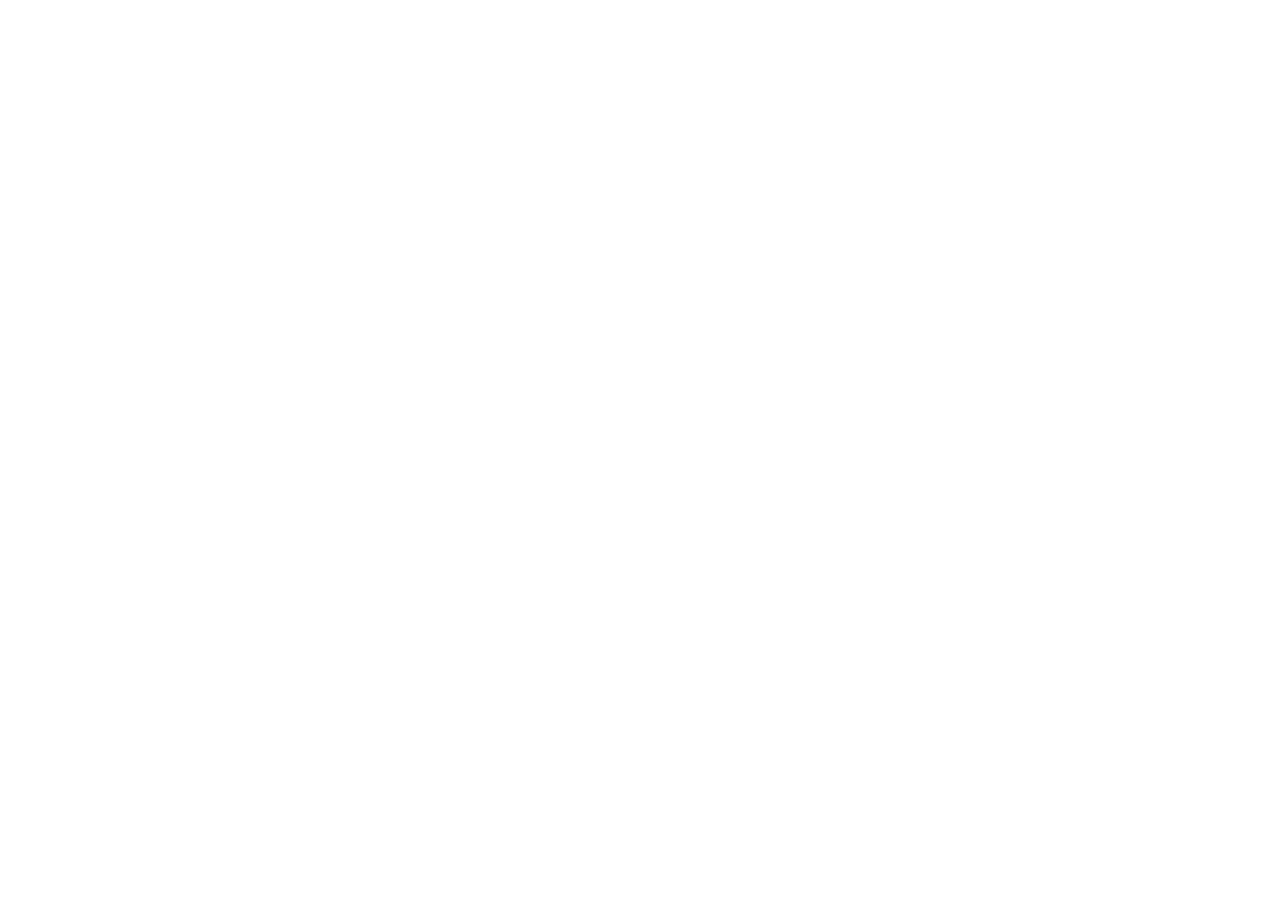
==== challenge-1/index.html @ 1698ddaf "feat: initial boilerplate" ====
<!DOCTYPE html>
<html lang="en">

<head>
  <meta charset="UTF-8">
  <meta http-equiv="X-UA-Compatible" content="IE=edge">
  <meta name="viewport" content="width=device-width, initial-scale=1.0">
  <title>Challenge 1</title>
  <link rel="stylesheet" href="style.css">
</head>

<body>

</body>

</html>
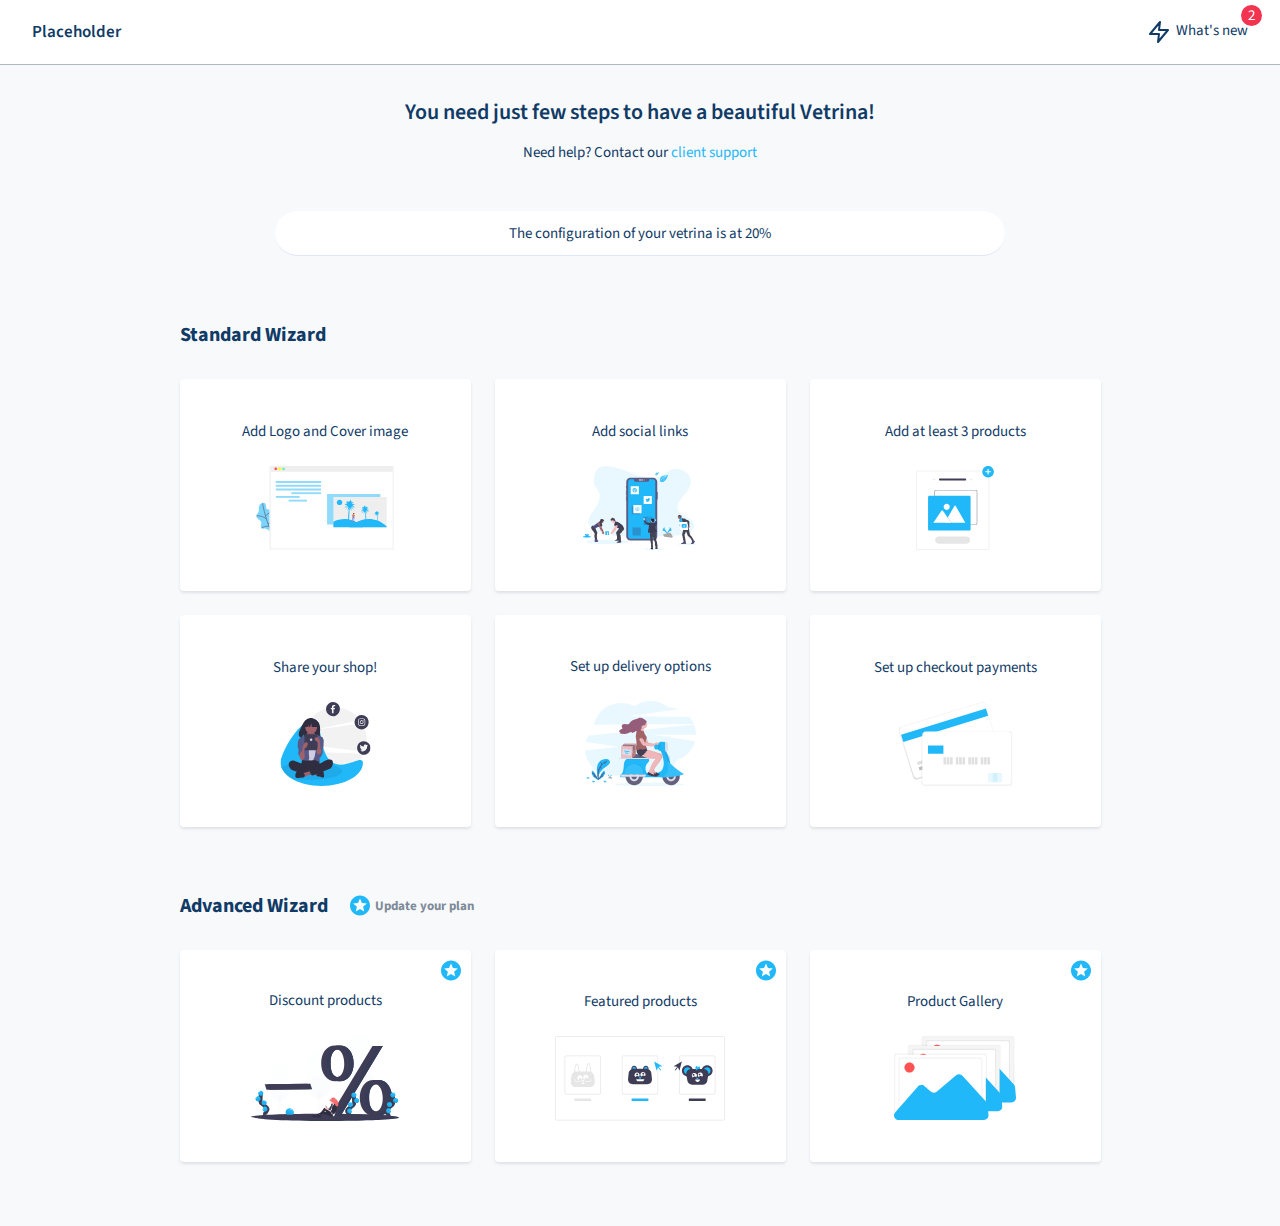
==== commit 8b7b5fd7: "feat: complete challenge 1" ====
--- a/challenge-1/index.html
+++ b/challenge-1/index.html
@@ -7,10 +7,82 @@
   <meta name="viewport" content="width=device-width, initial-scale=1.0">
   <title>Challenge 1</title>
   <link rel="stylesheet" href="style.css">
+  <link rel="preconnect" href="https://fonts.googleapis.com">
+  <link rel="preconnect" href="https://fonts.gstatic.com" crossorigin>
+  <link href="https://fonts.googleapis.com/css2?family=Source+Sans+Pro:wght@300;400;600;700&display=swap"
+    rel="stylesheet">
+  <link rel="shortcut icon" href="./assets/star_filled.svg" type="image/x-icon">
 </head>
 
 <body>
-
+  <nav class="flex items-center justify-between">
+    <h3>Placeholder</h3>
+    <div class="right-side flex">
+      <img src="./assets/zap.svg" alt="">
+      <p>What's new <span class="badge flex items-center justify-center">2</span> </p>
+    </div>
+  </nav>
+  <main>
+    <div class="inner-container flex items-center justify-center flex-col">
+      <header class="flex flex-col items-center justify-center">
+        <h1>You need just few steps to have a beautiful Vetrina!</h1>
+        <p>Need help? Contact our <a href="">client support</a></p>
+      </header>
+      <p class="configuration-info flex items-center justify-center">
+        The configuration of your vetrina is at 20%
+      </p>
+      <div class="standard-wizard">
+        <h2>Standard Wizard</h2>
+        <div class="wizard-cards-container">
+          <div class="wizard-card flex flex-col items-center justify-center">
+            <p>Add Logo and Cover image</p>
+            <img src="./assets/wesbite_setup.svg" alt="">
+          </div>
+          <div class="wizard-card flex flex-col items-center justify-center">
+            <p>Add social links</p>
+            <img src="./assets/social_dashboard.svg" alt="">
+          </div>
+          <div class="wizard-card flex flex-col items-center justify-center">
+            <p>Add at least 3 products</p>
+            <img src="./assets/edit_photo.svg" alt="">
+          </div>
+          <div class="wizard-card flex flex-col items-center justify-center">
+            <p>Share your shop!</p>
+            <img src="./assets/social_girl.svg" alt="">
+          </div>
+          <div class="wizard-card flex flex-col items-center justify-center">
+            <p>Set up delivery options</p>
+            <img src="./assets/on_the_way.svg" alt="">
+          </div>
+          <div class="wizard-card flex flex-col items-center justify-center">
+            <p>Set up checkout payments</p>
+            <img src="./assets/credit_card.svg" alt="">
+          </div>
+        </div>
+      </div>
+      <div class="advanced-wizard">
+        <h2 class="flex">Advanced Wizard <span class="text-muted flex items-center"> <img src="./assets/star_filled.svg"
+              alt="">&nbsp;Update your plan</span></h2>
+        <div class="advanced-wizard-cards wizard-cards-container">
+          <div class="wizard-card flex flex-col items-center justify-center">
+            <p>Discount products</p>
+            <img src="./assets/discount.svg" alt="">
+            <img src="./assets/star_filled.svg" class="star-icon" alt="">
+          </div>
+          <div class="wizard-card flex flex-col items-center justify-center">
+            <p>Featured products</p>
+            <img src="./assets/select_player.svg" alt="">
+            <img src="./assets/star_filled.svg" class="star-icon" alt="">
+          </div>
+          <div class="wizard-card flex flex-col items-center justify-center">
+            <p>Product Gallery</p>
+            <img src="./assets/gallery.svg" alt="">
+            <img src="./assets/star_filled.svg" class="star-icon" alt="">
+          </div>
+        </div>
+      </div>
+    </div>
+  </main>
 </body>
 
 </html>--- a/challenge-1/style.css
+++ b/challenge-1/style.css
@@ -0,0 +1,171 @@
+body {
+  box-sizing: border-box;
+  padding: 0;
+  margin: 0;
+  color: #103b66;
+  font-family: "Source Sans Pro", "Helvetica Neue", Helvetica, Arial;
+}
+
+h1 {
+  font-size: 22px;
+  font-weight: 600;
+  text-align: center;
+}
+h2 {
+  font-size: 20px;
+}
+h3 {
+  font-size: 17px;
+  font-weight: 600;
+}
+p {
+  font-size: 15px;
+  margin: 0;
+  font-weight: 400;
+}
+span.text-muted {
+  font-size: 13px;
+  color: #7d8a99;
+}
+.text-sm {
+}
+a {
+  text-decoration: none;
+  color: #21b8f9;
+}
+nav {
+  padding: 0px 2em;
+  border-bottom: 1px solid rgba(10, 37, 64, 0.32);
+  height: 64px;
+}
+main {
+  min-height: calc(100vh - 64px);
+  background: #f8f9fb;
+  padding: 1em 0 4em 0;
+}
+.inner-container {
+  width: 90%;
+  margin: 0 auto;
+  gap: 3em;
+}
+.right-side {
+  gap: 0.3em;
+}
+.right-side p {
+  position: relative;
+}
+.badge {
+  position: absolute;
+  top: -15px;
+  right: -14px;
+  background: #f33451;
+  padding: 0.5em;
+  border-radius: 50px;
+  width: 6px;
+  height: 6px;
+  color: #fff;
+}
+.w-full {
+  width: 100%;
+}
+.configuration-info {
+  border-bottom: 1px solid #e1e4fe;
+  border-radius: 100px;
+  height: 44px;
+  background-color: #fff;
+  width: 95%;
+}
+.advanced-wizard-cards {
+  grid-template-rows: 1fr !important;
+}
+.advanced-wizard h2 {
+  margin-bottom: 1.5em;
+  gap: 1em;
+}
+.wizard-cards-container {
+  display: grid;
+  grid-gap: 1.5em;
+}
+.standard-wizard h2 {
+  margin-bottom: 1.5em;
+}
+.wizard-card {
+  gap: 1.5em;
+  width: 291px;
+  height: 212px;
+  box-shadow: 0px 2px 2px rgba(50, 50, 71, 0.06),
+    0px 2px 4px rgba(50, 50, 71, 0.06);
+  border-radius: 4px;
+  background-color: #fff;
+  position: relative;
+}
+.star-icon {
+  position: absolute;
+  top: 0.5em;
+  right: 0.5em;
+}
+
+/* Flexbox */
+.flex {
+  display: flex;
+}
+.items-center {
+  align-items: center;
+}
+.justify-center {
+  justify-content: center;
+}
+.justify-around {
+  justify-content: space-around;
+}
+.justify-between {
+  justify-content: space-between;
+}
+.flex-col {
+  flex-direction: column;
+}
+/* Scrollbar */
+::-webkit-scrollbar {
+  width: 9px;
+}
+
+::-webkit-scrollbar-track {
+  background-color: #fff;
+}
+
+::-webkit-scrollbar-thumb {
+  border-radius: 0 0 50px 50px;
+}
+
+:hover::-webkit-scrollbar-thumb {
+  background-color: #b3b4b8;
+}
+
+::-webkit-scrollbar-thumb:hover {
+  background: rgb(196, 201, 211);
+}
+
+/* Tablet */
+@media screen and (min-width: 600px) {
+  .inner-container {
+    width: 80%;
+  }
+  .wizard-cards-container {
+    grid-template-columns: repeat(2, 1fr);
+    grid-template-rows: repeat(2, 1fr);
+  }
+  h1 {
+    text-align: start;
+  }
+}
+
+/* Desktop */
+@media screen and (min-width: 900px) {
+  .inner-container {
+    width: 60%;
+  }
+  .wizard-cards-container {
+    grid-template-rows: repeat(2, 1fr);
+    grid-template-columns: repeat(3, 1fr);
+  }
+}
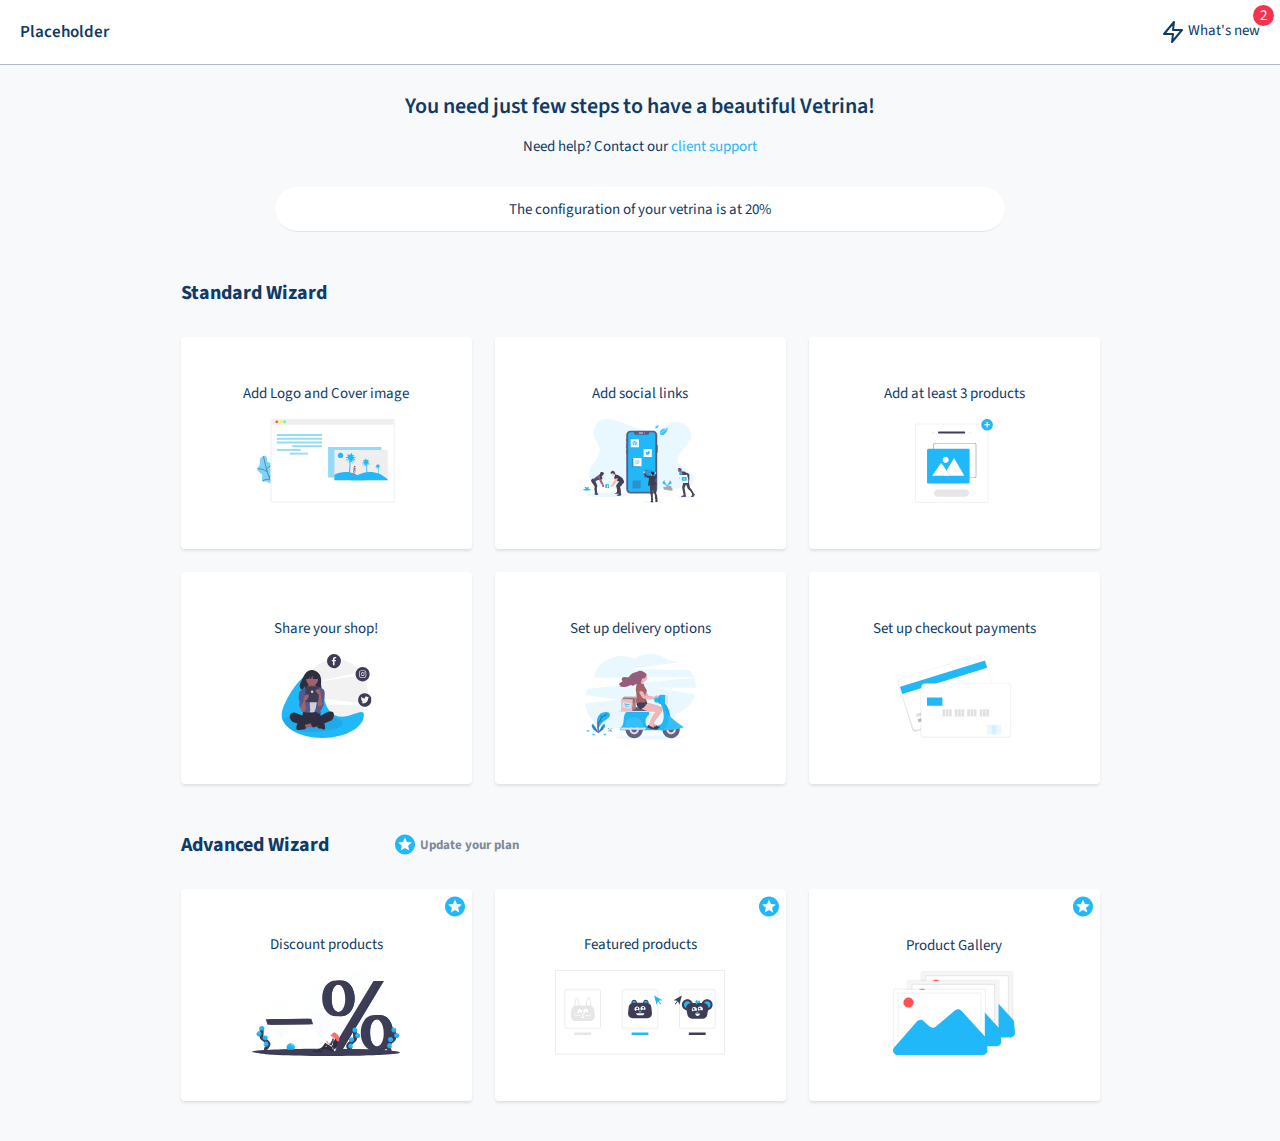
==== commit 96384b73: "feat: implemented BEM practices" ====
--- a/challenge-1/index.html
+++ b/challenge-1/index.html
@@ -2,82 +2,89 @@
 <html lang="en">
 
 <head>
-  <meta charset="UTF-8">
-  <meta http-equiv="X-UA-Compatible" content="IE=edge">
-  <meta name="viewport" content="width=device-width, initial-scale=1.0">
+  <meta charset="UTF-8" />
+  <meta http-equiv="X-UA-Compatible" content="IE=edge" />
+  <meta name="viewport" content="width=device-width, initial-scale=1.0" />
   <title>Challenge 1</title>
-  <link rel="stylesheet" href="style.css">
-  <link rel="preconnect" href="https://fonts.googleapis.com">
-  <link rel="preconnect" href="https://fonts.gstatic.com" crossorigin>
+  <link rel="stylesheet" href="style.css" />
+  <link rel="preconnect" href="https://fonts.googleapis.com" />
+  <link rel="preconnect" href="https://fonts.gstatic.com" crossorigin />
   <link href="https://fonts.googleapis.com/css2?family=Source+Sans+Pro:wght@300;400;600;700&display=swap"
-    rel="stylesheet">
-  <link rel="shortcut icon" href="./assets/star_filled.svg" type="image/x-icon">
+    rel="stylesheet" />
+  <link rel="shortcut icon" href="./assets/star_filled.svg" type="image/x-icon" />
 </head>
 
 <body>
-  <nav class="flex items-center justify-between">
+  <nav class="navbar flex items-center justify-between">
     <h3>Placeholder</h3>
-    <div class="right-side flex">
-      <img src="./assets/zap.svg" alt="">
-      <p>What's new <span class="badge flex items-center justify-center">2</span> </p>
+    <div class="navbar__right-side flex">
+      <img src="./assets/zap.svg" alt="" />
+      <p class="navbar__right-side__subtitle">
+        What's new
+        <span class="navbar__right-side__subtitle__badge flex items-center justify-center">2</span>
+      </p>
     </div>
   </nav>
-  <main>
-    <div class="inner-container flex items-center justify-center flex-col">
+  <main class="main">
+    <div class="main__inner flex items-center justify-center flex-col">
       <header class="flex flex-col items-center justify-center">
         <h1>You need just few steps to have a beautiful Vetrina!</h1>
         <p>Need help? Contact our <a href="">client support</a></p>
       </header>
-      <p class="configuration-info flex items-center justify-center">
+      <p class="main__inner__configuration-info flex items-center justify-center">
         The configuration of your vetrina is at 20%
       </p>
-      <div class="standard-wizard">
-        <h2>Standard Wizard</h2>
-        <div class="wizard-cards-container">
-          <div class="wizard-card flex flex-col items-center justify-center">
+      <div class="main__inner__standard-wizard">
+        <h2 class="main__inner__standard-wizard__title">Standard Wizard</h2>
+        <div class="main__inner__standard-wizard__cards">
+          <div class="main__inner__wizard__cards__card flex flex-col items-center justify-center">
             <p>Add Logo and Cover image</p>
-            <img src="./assets/wesbite_setup.svg" alt="">
+            <img src="./assets/wesbite_setup.svg" alt="" />
           </div>
-          <div class="wizard-card flex flex-col items-center justify-center">
+          <div class="main__inner__wizard__cards__card flex flex-col items-center justify-center">
             <p>Add social links</p>
-            <img src="./assets/social_dashboard.svg" alt="">
+            <img src="./assets/social_dashboard.svg" alt="" />
           </div>
-          <div class="wizard-card flex flex-col items-center justify-center">
+          <div class="main__inner__wizard__cards__card flex flex-col items-center justify-center">
             <p>Add at least 3 products</p>
-            <img src="./assets/edit_photo.svg" alt="">
+            <img src="./assets/edit_photo.svg" alt="" />
           </div>
-          <div class="wizard-card flex flex-col items-center justify-center">
+          <div class="main__inner__wizard__cards__card flex flex-col items-center justify-center">
             <p>Share your shop!</p>
-            <img src="./assets/social_girl.svg" alt="">
+            <img src="./assets/social_girl.svg" alt="" />
           </div>
-          <div class="wizard-card flex flex-col items-center justify-center">
+          <div class="main__inner__wizard__cards__card flex flex-col items-center justify-center">
             <p>Set up delivery options</p>
-            <img src="./assets/on_the_way.svg" alt="">
+            <img src="./assets/on_the_way.svg" alt="" />
           </div>
-          <div class="wizard-card flex flex-col items-center justify-center">
+          <div class="main__inner__wizard__cards__card flex flex-col items-center justify-center">
             <p>Set up checkout payments</p>
-            <img src="./assets/credit_card.svg" alt="">
+            <img src="./assets/credit_card.svg" alt="" />
           </div>
         </div>
       </div>
-      <div class="advanced-wizard">
-        <h2 class="flex">Advanced Wizard <span class="text-muted flex items-center"> <img src="./assets/star_filled.svg"
-              alt="">&nbsp;Update your plan</span></h2>
-        <div class="advanced-wizard-cards wizard-cards-container">
-          <div class="wizard-card flex flex-col items-center justify-center">
+      <div class="main__inner__advanced-wizard">
+        <h2 class="main__inner__advanced-wizard__title flex">
+          Advanced Wizard
+          <span class="text-muted flex items-center">
+            <img src="./assets/star_filled.svg" alt="" />&nbsp;Update your
+            plan</span>
+        </h2>
+        <div class="main__inner__advanced-wizard__cards">
+          <div class="main__inner__wizard__cards__card flex flex-col items-center justify-center">
             <p>Discount products</p>
-            <img src="./assets/discount.svg" alt="">
-            <img src="./assets/star_filled.svg" class="star-icon" alt="">
+            <img src="./assets/discount.svg" alt="" />
+            <img src="./assets/star_filled.svg" class="star-icon" alt="" />
           </div>
-          <div class="wizard-card flex flex-col items-center justify-center">
+          <div class="main__inner__wizard__cards__card flex flex-col items-center justify-center">
             <p>Featured products</p>
-            <img src="./assets/select_player.svg" alt="">
-            <img src="./assets/star_filled.svg" class="star-icon" alt="">
+            <img src="./assets/select_player.svg" alt="" />
+            <img src="./assets/star_filled.svg" class="star-icon" alt="" />
           </div>
-          <div class="wizard-card flex flex-col items-center justify-center">
+          <div class="main__inner__wizard__cards__card flex flex-col items-center justify-center">
             <p>Product Gallery</p>
-            <img src="./assets/gallery.svg" alt="">
-            <img src="./assets/star_filled.svg" class="star-icon" alt="">
+            <img src="./assets/gallery.svg" alt="" />
+            <img src="./assets/star_filled.svg" class="star-icon" alt="" />
           </div>
         </div>
       </div>
--- a/challenge-1/style.css
+++ b/challenge-1/style.css
@@ -1,3 +1,6 @@
+html {
+  font-size: 62.5%;
+}
 body {
   box-sizing: border-box;
   padding: 0;
@@ -7,24 +10,24 @@
 }
 
 h1 {
-  font-size: 22px;
+  font-size: 2.2rem;
   font-weight: 600;
   text-align: center;
 }
 h2 {
-  font-size: 20px;
+  font-size: 2rem;
 }
 h3 {
-  font-size: 17px;
+  font-size: 1.7rem;
   font-weight: 600;
 }
 p {
-  font-size: 15px;
+  font-size: 1.5rem;
   margin: 0;
   font-weight: 400;
 }
 span.text-muted {
-  font-size: 13px;
+  font-size: 1.3rem;
   color: #7d8a99;
 }
 .text-sm {
@@ -33,34 +36,34 @@
   text-decoration: none;
   color: #21b8f9;
 }
-nav {
+.navbar {
   padding: 0px 2em;
   border-bottom: 1px solid rgba(10, 37, 64, 0.32);
-  height: 64px;
+  height: 6.4rem;
 }
 main {
   min-height: calc(100vh - 64px);
   background: #f8f9fb;
   padding: 1em 0 4em 0;
 }
-.inner-container {
+.main__inner {
   width: 90%;
   margin: 0 auto;
   gap: 3em;
 }
-.right-side {
+.navbar__right-side {
   gap: 0.3em;
 }
-.right-side p {
+.navbar__right-side__subtitle {
   position: relative;
 }
-.badge {
+.navbar__right-side__subtitle__badge {
   position: absolute;
-  top: -15px;
-  right: -14px;
+  top: -1.5rem;
+  right: -1.4rem;
   background: #f33451;
   padding: 0.5em;
-  border-radius: 50px;
+  border-radius: 5rem;
   width: 6px;
   height: 6px;
   color: #fff;
@@ -68,28 +71,29 @@
 .w-full {
   width: 100%;
 }
-.configuration-info {
+.main__inner__configuration-info {
   border-bottom: 1px solid #e1e4fe;
-  border-radius: 100px;
+  border-radius: 10rem;
   height: 44px;
   background-color: #fff;
   width: 95%;
 }
-.advanced-wizard-cards {
+.main__inner__advanced-wizard__cards {
   grid-template-rows: 1fr !important;
 }
-.advanced-wizard h2 {
+.main__inner__advanced-wizard__title {
   margin-bottom: 1.5em;
-  gap: 1em;
+  gap: 3.2em;
 }
-.wizard-cards-container {
+.main__inner__standard-wizard__cards,
+.main__inner__advanced-wizard__cards {
   display: grid;
-  grid-gap: 1.5em;
+  grid-gap: 2.3em;
 }
-.standard-wizard h2 {
+.main__inner__standard-wizard__title {
   margin-bottom: 1.5em;
 }
-.wizard-card {
+.main__inner__wizard__cards__card {
   gap: 1.5em;
   width: 291px;
   height: 212px;
@@ -126,7 +130,7 @@
 }
 /* Scrollbar */
 ::-webkit-scrollbar {
-  width: 9px;
+  width: 0.9rem;
 }
 
 ::-webkit-scrollbar-track {
@@ -134,7 +138,7 @@
 }
 
 ::-webkit-scrollbar-thumb {
-  border-radius: 0 0 50px 50px;
+  border-radius: 0 0 5rem 5rem;
 }
 
 :hover::-webkit-scrollbar-thumb {
@@ -146,11 +150,12 @@
 }
 
 /* Tablet */
-@media screen and (min-width: 600px) {
-  .inner-container {
+@media screen and (min-width: 900px) {
+  .main__inner {
     width: 80%;
   }
-  .wizard-cards-container {
+  .main__inner__standard-wizard__cards,
+  .main__inner__advanced-wizard__cards {
     grid-template-columns: repeat(2, 1fr);
     grid-template-rows: repeat(2, 1fr);
   }
@@ -160,11 +165,12 @@
 }
 
 /* Desktop */
-@media screen and (min-width: 900px) {
-  .inner-container {
+@media screen and (min-width: 1200px) {
+  .main__inner {
     width: 60%;
   }
-  .wizard-cards-container {
+  .main__inner__standard-wizard__cards,
+  .main__inner__advanced-wizard__cards {
     grid-template-rows: repeat(2, 1fr);
     grid-template-columns: repeat(3, 1fr);
   }
